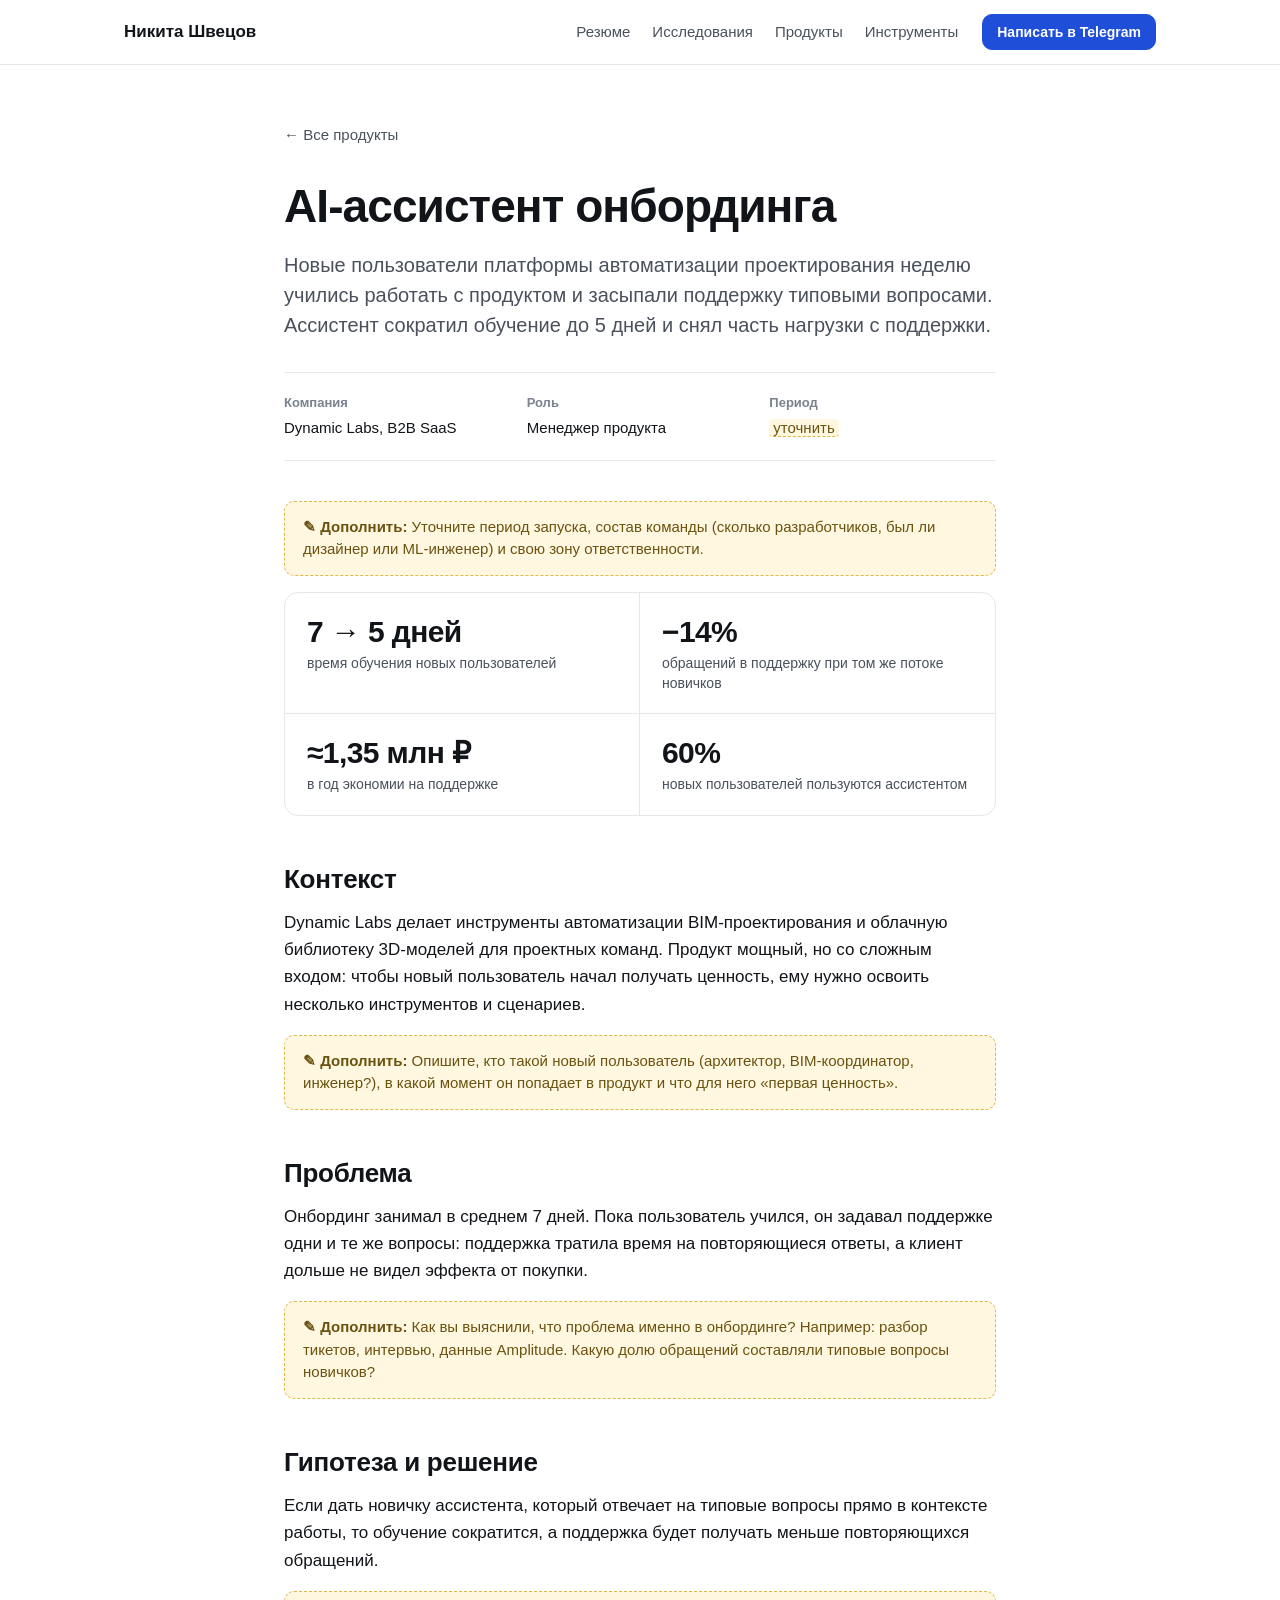
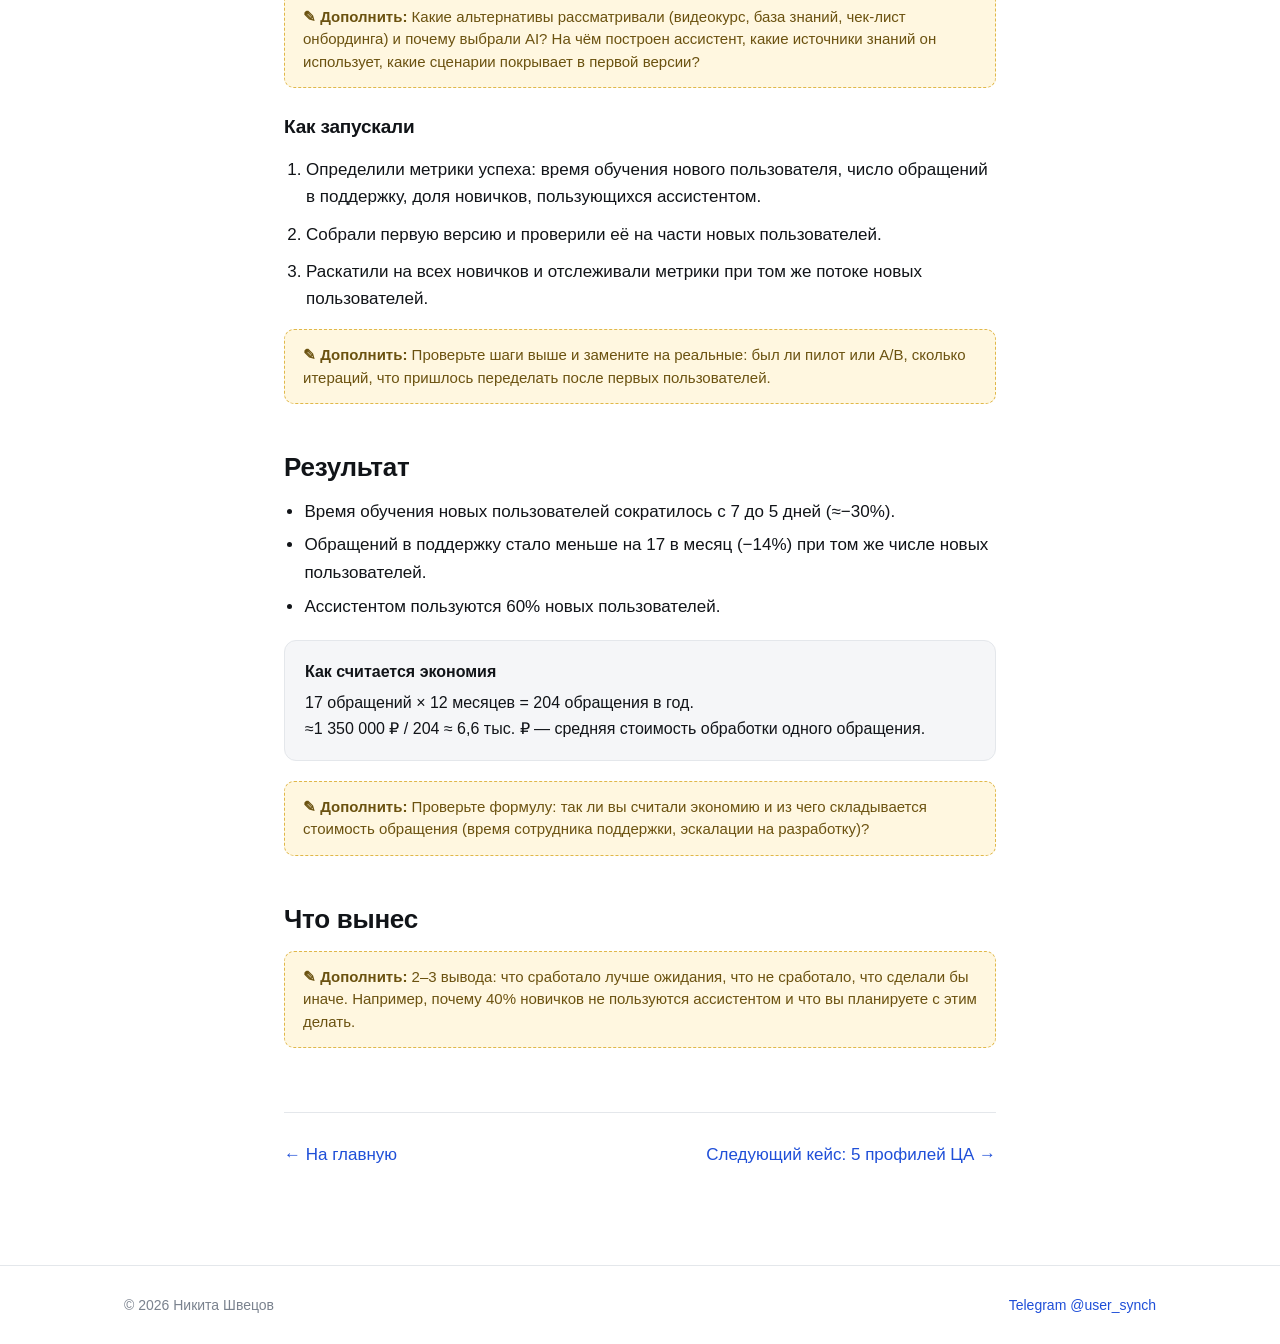
==== cases/ai-onboarding.html @ 392b76cf "Add files via upload" ====
<!doctype html>
<html lang="ru">
<head>
  <meta charset="utf-8">
  <meta name="viewport" content="width=device-width, initial-scale=1">
  <title>AI-ассистент онбординга — кейс Никиты Швецова</title>
  <meta name="description" content="Как AI-ассистент сократил обучение новых пользователей B2B-платформы с 7 до 5 дней и снизил нагрузку на поддержку на 14% (≈1,35 млн ₽ в год).">
  <link rel="canonical" href="https://nikita-shvetsov.github.io/cases/ai-onboarding.html">
  <link rel="icon" href="../assets/favicon.svg" type="image/svg+xml">
  <meta property="og:type" content="article">
  <meta property="og:locale" content="ru_RU">
  <meta property="og:title" content="Кейс: AI-ассистент онбординга в B2B SaaS">
  <meta property="og:description" content="Обучение 7 → 5 дней, −14% обращений в поддержку, ≈1,35 млн ₽ экономии в год.">
  <meta property="og:url" content="https://nikita-shvetsov.github.io/cases/ai-onboarding.html">
  <meta property="og:image" content="https://nikita-shvetsov.github.io/assets/og.jpg">
  <meta name="twitter:card" content="summary_large_image">
  <link rel="stylesheet" href="../assets/style.css">
</head>
<body>

<header class="header">
  <div class="wrap">
    <a class="logo" href="../index.html">Никита Швецов</a>
    <nav class="nav" aria-label="Разделы">
      <a href="../index.html#resume">Резюме</a>
      <a href="../index.html#research">Исследования</a>
      <a href="../index.html#products">Продукты</a>
      <a href="../index.html#tools">Инструменты</a>
    </nav>
    <a class="btn btn-primary btn-sm" href="https://t.me/user_synch" target="_blank" rel="noopener">Написать в Telegram</a>
  </div>
</header>

<main class="case">
  <a class="back" href="../index.html#products">← Все продукты</a>

  <h1>AI-ассистент онбординга</h1>
  <p class="lead">Новые пользователи платформы автоматизации проектирования неделю учились работать с продуктом и засыпали поддержку типовыми вопросами. Ассистент сократил обучение до 5 дней и снял часть нагрузки с поддержки.</p>

  <div class="meta">
    <div><b>Компания</b>Dynamic Labs, B2B SaaS</div>
    <div><b>Роль</b>Менеджер продукта</div>
    <div><b>Период</b><span class="todo-inline">уточнить</span></div>
  </div>
  <span class="todo">Уточните период запуска, состав команды (сколько разработчиков, был ли дизайнер или ML-инженер) и свою зону ответственности.</span>

  <div class="metrics">
    <div class="metric"><b>7 → 5 дней</b><span>время обучения новых пользователей</span></div>
    <div class="metric"><b>−14%</b><span>обращений в поддержку при том же потоке новичков</span></div>
    <div class="metric"><b>≈1,35 млн ₽</b><span>в год экономии на поддержке</span></div>
    <div class="metric"><b>60%</b><span>новых пользователей пользуются ассистентом</span></div>
  </div>

  <h2>Контекст</h2>
  <p>Dynamic Labs делает инструменты автоматизации BIM-проектирования и облачную библиотеку 3D-моделей для проектных команд. Продукт мощный, но со сложным входом: чтобы новый пользователь начал получать ценность, ему нужно освоить несколько инструментов и сценариев.</p>
  <span class="todo">Опишите, кто такой новый пользователь (архитектор, BIM-координатор, инженер?), в какой момент он попадает в продукт и что для него «первая ценность».</span>

  <h2>Проблема</h2>
  <p>Онбординг занимал в среднем 7 дней. Пока пользователь учился, он задавал поддержке одни и те же вопросы: поддержка тратила время на повторяющиеся ответы, а клиент дольше не видел эффекта от покупки.</p>
  <span class="todo">Как вы выяснили, что проблема именно в онбординге? Например: разбор тикетов, интервью, данные Amplitude. Какую долю обращений составляли типовые вопросы новичков?</span>

  <h2>Гипотеза и решение</h2>
  <p>Если дать новичку ассистента, который отвечает на типовые вопросы прямо в контексте работы, то обучение сократится, а поддержка будет получать меньше повторяющихся обращений.</p>
  <span class="todo">Какие альтернативы рассматривали (видеокурс, база знаний, чек-лист онбординга) и почему выбрали AI? На чём построен ассистент, какие источники знаний он использует, какие сценарии покрывает в первой версии?</span>

  <h3>Как запускали</h3>
  <ol>
    <li>Определили метрики успеха: время обучения нового пользователя, число обращений в поддержку, доля новичков, пользующихся ассистентом.</li>
    <li>Собрали первую версию и проверили её на части новых пользователей.</li>
    <li>Раскатили на всех новичков и отслеживали метрики при том же потоке новых пользователей.</li>
  </ol>
  <span class="todo">Проверьте шаги выше и замените на реальные: был ли пилот или A/B, сколько итераций, что пришлось переделать после первых пользователей.</span>

  <h2>Результат</h2>
  <ul>
    <li>Время обучения новых пользователей сократилось с 7 до 5 дней (≈−30%).</li>
    <li>Обращений в поддержку стало меньше на 17 в месяц (−14%) при том же числе новых пользователей.</li>
    <li>Ассистентом пользуются 60% новых пользователей.</li>
  </ul>

  <div class="callout calc">
    <b>Как считается экономия</b>
    17 обращений × 12 месяцев = 204 обращения в год.<br>
    ≈1 350 000 ₽ / 204 ≈ 6,6 тыс. ₽ — средняя стоимость обработки одного обращения.
  </div>
  <span class="todo">Проверьте формулу: так ли вы считали экономию и из чего складывается стоимость обращения (время сотрудника поддержки, эскалации на разработку)?</span>

  <h2>Что вынес</h2>
  <span class="todo">2–3 вывода: что сработало лучше ожидания, что не сработало, что сделали бы иначе. Например, почему 40% новичков не пользуются ассистентом и что вы планируете с этим делать.</span>

  <div class="next">
    <a href="../index.html#products">← На главную</a>
    <a href="personas.html">Следующий кейс: 5 профилей ЦА →</a>
  </div>
</main>

<footer class="footer">
  <div class="wrap">
    <span>© 2026 Никита Швецов</span>
    <a href="https://t.me/user_synch" target="_blank" rel="noopener">Telegram @user_synch</a>
  </div>
</footer>
</body>
</html>
---- assets/style.css ----
/* ===== Токены ===== */
:root {
  --bg: #ffffff;
  --bg-soft: #f5f6f8;
  --text: #111418;
  --text-2: #4a515c;
  --text-3: #7a828e;
  --line: #e4e7eb;
  --accent: #1f4fd8;
  --accent-soft: #eaf0ff;
  --accent-text: #ffffff;
  --todo-bg: #fff7e0;
  --todo-line: #e0b84a;
  --todo-text: #6b5210;
  --radius: 14px;
  --wrap: 1080px;
  --gutter: 24px;
  --font: -apple-system, BlinkMacSystemFont, "Segoe UI", Roboto, "Helvetica Neue", Arial, sans-serif;
  color-scheme: light dark;
}
@media (prefers-color-scheme: dark) {
  :root {
    --bg: #0f1114;
    --bg-soft: #171a1f;
    --text: #eef0f3;
    --text-2: #b3bac4;
    --text-3: #868e99;
    --line: #262a31;
    --accent: #7d9dff;
    --accent-soft: #1a2240;
    --accent-text: #0f1114;
    --todo-bg: #2b2412;
    --todo-line: #8a6d1f;
    --todo-text: #f0d68a;
  }
}

/* ===== База ===== */
*, *::before, *::after { box-sizing: border-box; }
html { scroll-behavior: smooth; scroll-padding-top: 80px; -webkit-text-size-adjust: 100%; }
body {
  margin: 0;
  background: var(--bg);
  color: var(--text);
  font: 400 17px/1.6 var(--font);
  -webkit-font-smoothing: antialiased;
}
img { max-width: 100%; display: block; }
a { color: var(--accent); text-decoration: none; }
a:hover { text-decoration: underline; text-underline-offset: 3px; }
h1, h2, h3, h4 { margin: 0; line-height: 1.2; letter-spacing: -0.01em; }
p { margin: 0 0 1em; }
ul { margin: 0; padding-left: 1.2em; }
li + li { margin-top: .4em; }
.wrap { max-width: var(--wrap); margin: 0 auto; padding: 0 var(--gutter); }
.muted { color: var(--text-2); }
.small { font-size: 14px; color: var(--text-3); }
.skip { position: absolute; left: -999px; }
.skip:focus { left: 16px; top: 16px; z-index: 100; background: var(--bg); padding: 8px 12px; }
:focus-visible { outline: 2px solid var(--accent); outline-offset: 2px; border-radius: 4px; }

/* ===== Шапка ===== */
.header {
  position: sticky; top: 0; z-index: 10;
  background: color-mix(in srgb, var(--bg) 88%, transparent);
  backdrop-filter: saturate(180%) blur(12px);
  -webkit-backdrop-filter: saturate(180%) blur(12px);
  border-bottom: 1px solid var(--line);
}
.header .wrap { display: flex; align-items: center; gap: 24px; height: 64px; }
.logo { font-weight: 700; color: var(--text); white-space: nowrap; }
.logo:hover { text-decoration: none; }
.nav { display: flex; gap: 22px; margin-left: auto; font-size: 15px; }
.nav a { color: var(--text-2); }
.nav a:hover { color: var(--text); text-decoration: none; }

/* ===== Кнопки ===== */
.btn {
  display: inline-flex; align-items: center; justify-content: center; gap: 8px;
  height: 44px; padding: 0 20px; border-radius: 10px;
  font: 600 15px/1 var(--font); white-space: nowrap;
  border: 1px solid var(--line); color: var(--text); background: var(--bg);
  transition: border-color .15s, background .15s;
}
.btn:hover { text-decoration: none; border-color: var(--text-3); }
.btn-primary { background: var(--accent); border-color: var(--accent); color: var(--accent-text); }
.btn-primary:hover { border-color: var(--accent); filter: brightness(1.08); }
.btn-sm { height: 36px; padding: 0 14px; font-size: 14px; }
.btns { display: flex; flex-wrap: wrap; gap: 10px; }

/* ===== Первый экран ===== */
.hero { padding: 72px 0 56px; }
.hero-grid { display: grid; grid-template-columns: 1fr 240px; gap: 56px; align-items: start; }
.eyebrow { font-size: 14px; font-weight: 600; letter-spacing: .06em; text-transform: uppercase; color: var(--accent); margin-bottom: 16px; }
.hero h1 { font-size: clamp(36px, 5.2vw, 56px); font-weight: 750; letter-spacing: -0.025em; margin-bottom: 12px; }
.hero .role { font-size: 20px; color: var(--text-2); margin-bottom: 24px; }
.hero .lead { font-size: 20px; line-height: 1.5; max-width: 640px; margin-bottom: 32px; }
.photo { border-radius: var(--radius); aspect-ratio: 4 / 5; object-fit: cover; width: 100%; height: auto; background: var(--bg-soft); }
.status { display: inline-flex; align-items: center; gap: 8px; font-size: 14px; color: var(--text-2); margin-top: 20px; }
.status::before { content: ""; width: 8px; height: 8px; border-radius: 50%; background: #22a55a; }

/* ===== Метрики ===== */
.metrics { display: grid; grid-template-columns: repeat(4, 1fr); border: 1px solid var(--line); border-radius: var(--radius); overflow: hidden; }
.metric { padding: 22px 22px 20px; border-right: 1px solid var(--line); }
.metric:last-child { border-right: 0; }
.metric b { display: block; font-size: 30px; line-height: 1.1; font-weight: 700; letter-spacing: -0.02em; margin-bottom: 6px; font-variant-numeric: tabular-nums; }
.metric span { font-size: 14px; line-height: 1.4; color: var(--text-2); display: block; }

/* ===== Секции ===== */
.section { padding: 88px 0 0; }
.section:last-of-type { padding-bottom: 96px; }
.section-head { display: grid; grid-template-columns: 240px 1fr; gap: 56px; margin-bottom: 36px; }
.section-head .num { font-size: 14px; color: var(--text-3); font-variant-numeric: tabular-nums; padding-top: 10px; }
.section-head h2 { font-size: clamp(28px, 3.4vw, 38px); font-weight: 700; margin-bottom: 10px; }
.section-head p { color: var(--text-2); max-width: 620px; margin: 0; }
.section-body { margin-left: 296px; }

/* ===== Резюме / опыт ===== */
.about { font-size: 18px; max-width: 720px; }
.job { display: grid; grid-template-columns: 240px 1fr; gap: 56px; padding: 32px 0; border-top: 1px solid var(--line); }
.job-when { font-size: 15px; color: var(--text-3); font-variant-numeric: tabular-nums; }
.job-when strong { display: block; color: var(--text); font-size: 17px; margin-bottom: 4px; }
.job h3 { font-size: 21px; margin-bottom: 6px; }
.job .company-desc { color: var(--text-2); font-size: 15px; margin-bottom: 18px; }
.job h4 { font-size: 13px; font-weight: 600; letter-spacing: .06em; text-transform: uppercase; color: var(--text-3); margin: 20px 0 10px; }
.job ul { color: var(--text); }
.job li::marker { color: var(--text-3); }
.facts { display: grid; grid-template-columns: repeat(3, 1fr); gap: 24px; padding: 32px 0 0; border-top: 1px solid var(--line); }
.facts h4 { font-size: 13px; font-weight: 600; letter-spacing: .06em; text-transform: uppercase; color: var(--text-3); margin-bottom: 10px; }
.facts p { font-size: 15px; margin: 0 0 10px; }

/* ===== Карточки ===== */
.cards { display: grid; grid-template-columns: repeat(2, 1fr); gap: 16px; }
.card {
  display: flex; flex-direction: column; gap: 12px;
  padding: 26px; border: 1px solid var(--line); border-radius: var(--radius);
  background: var(--bg); color: var(--text);
}
a.card { transition: border-color .15s, transform .15s; }
a.card:hover { text-decoration: none; border-color: var(--accent); transform: translateY(-2px); }
.card .tag { font-size: 13px; color: var(--text-3); }
.card h3 { font-size: 20px; }
.card p { color: var(--text-2); font-size: 15px; margin: 0; }
.card .result { margin-top: auto; padding-top: 14px; border-top: 1px solid var(--line); font-size: 15px; }
.card .result b { color: var(--accent); }
.card .more { font-size: 15px; font-weight: 600; color: var(--accent); }
.card-wide { grid-column: 1 / -1; }
.flow { display: grid; grid-template-columns: repeat(4, 1fr); gap: 0; margin: 4px 0 0; font-size: 14px; }
.flow div { padding: 10px 12px; border: 1px solid var(--line); margin-left: -1px; }
.flow div:first-child { margin-left: 0; border-radius: 10px 0 0 10px; }
.flow div:last-child { border-radius: 0 10px 10px 0; }
.flow b { display: block; font-size: 13px; color: var(--text-3); font-weight: 600; margin-bottom: 2px; }
.funnel { display: flex; flex-direction: column; gap: 8px; margin-top: 4px; }
.funnel-row { display: grid; grid-template-columns: 110px 1fr; align-items: center; gap: 12px; font-size: 14px; color: var(--text-2); }
.funnel-bar { height: 28px; border-radius: 6px; background: var(--accent-soft); position: relative; }
.funnel-bar i { position: absolute; inset: 0 auto 0 0; border-radius: 6px; background: var(--accent); }
.funnel-bar span { position: absolute; left: 10px; top: 50%; transform: translateY(-50%); font-weight: 700; color: var(--accent-text); font-size: 14px; font-variant-numeric: tabular-nums; }

/* ===== Инструменты ===== */
.tools { display: grid; grid-template-columns: repeat(2, 1fr); gap: 0 56px; }
.tool { padding: 24px 0; border-top: 1px solid var(--line); }
.tool h3 { font-size: 18px; margin-bottom: 10px; }
.chips { display: flex; flex-wrap: wrap; gap: 6px; margin-bottom: 12px; }
.chip { font-size: 13px; padding: 4px 10px; border-radius: 999px; background: var(--bg-soft); border: 1px solid var(--line); color: var(--text); }
.tool p { font-size: 15px; color: var(--text-2); margin: 0; }

/* ===== Контакты ===== */
.contact { border-radius: calc(var(--radius) + 4px); background: var(--bg-soft); border: 1px solid var(--line); padding: 48px; display: grid; grid-template-columns: 1fr auto; gap: 32px; align-items: center; }
.contact h2 { font-size: clamp(26px, 3vw, 34px); margin-bottom: 10px; }
.contact p { color: var(--text-2); margin: 0; max-width: 520px; }
.contact .links { display: flex; flex-direction: column; gap: 10px; min-width: 260px; }
.contact .btn { width: 100%; }

.footer { border-top: 1px solid var(--line); padding: 28px 0; font-size: 14px; color: var(--text-3); }
.footer .wrap { display: flex; justify-content: space-between; gap: 16px; flex-wrap: wrap; }

/* ===== Страница кейса ===== */
.case { max-width: 760px; margin: 0 auto; padding: 56px var(--gutter) 96px; }
.back { display: inline-block; font-size: 15px; color: var(--text-2); margin-bottom: 32px; }
.case h1 { font-size: clamp(32px, 4.6vw, 46px); font-weight: 750; letter-spacing: -0.02em; margin-bottom: 16px; }
.case .lead { font-size: 20px; line-height: 1.5; color: var(--text-2); margin-bottom: 32px; }
.meta { display: grid; grid-template-columns: repeat(3, 1fr); gap: 16px; padding: 20px 0; border-top: 1px solid var(--line); border-bottom: 1px solid var(--line); margin-bottom: 40px; font-size: 15px; }
.meta b { display: block; font-size: 13px; color: var(--text-3); font-weight: 600; margin-bottom: 2px; }
.case .metrics { margin-bottom: 48px; grid-template-columns: repeat(2, 1fr); }
.case .metric:nth-child(2) { border-right: 0; }
.case .metric:nth-child(-n+2) { border-bottom: 1px solid var(--line); }
.case h2 { font-size: 26px; margin: 48px 0 14px; }
.case h3 { font-size: 19px; margin: 28px 0 10px; }
.case p, .case li { font-size: 17px; }
.case ol { padding-left: 1.3em; }
.case ol li + li { margin-top: .6em; }
.callout { padding: 18px 20px; border-radius: 12px; background: var(--bg-soft); border: 1px solid var(--line); margin: 20px 0; font-size: 16px; }
.callout b { display: block; margin-bottom: 6px; }
.calc { font-variant-numeric: tabular-nums; }
.todo {
  display: block; margin: 16px 0; padding: 14px 16px 14px 18px;
  border: 1px dashed var(--todo-line); border-radius: 10px;
  background: var(--todo-bg); color: var(--todo-text); font-size: 15px; line-height: 1.5;
}
.todo::before { content: "✎ Дополнить: "; font-weight: 700; }
.todo-inline { background: var(--todo-bg); color: var(--todo-text); border-bottom: 1px dashed var(--todo-line); padding: 0 4px; border-radius: 4px; }
.next { margin-top: 64px; padding-top: 28px; border-top: 1px solid var(--line); display: flex; justify-content: space-between; gap: 16px; flex-wrap: wrap; }

/* ===== Адаптив ===== */
@media (max-width: 960px) {
  .section-head, .job { grid-template-columns: 1fr; gap: 8px; }
  .section-head .num { padding-top: 0; }
  .section-body { margin-left: 0; }
  .metrics { grid-template-columns: repeat(2, 1fr); }
  .metric:nth-child(2) { border-right: 0; }
  .metric:nth-child(-n+2) { border-bottom: 1px solid var(--line); }
  .facts { grid-template-columns: 1fr 1fr; }
}
@media (max-width: 760px) {
  :root { --gutter: 16px; }
  body { font-size: 16px; }
  .nav { display: none; }
  .header .wrap { justify-content: space-between; }
  .hero { padding: 40px 0 40px; }
  .hero-grid { grid-template-columns: 1fr; gap: 28px; }
  .hero-grid .photo-col { order: -1; }
  .photo { width: 120px; aspect-ratio: 1; border-radius: 50%; object-position: 50% 15%; }
  .hero .role, .hero .lead { font-size: 18px; }
  .metric { padding: 16px; }
  .metric b { font-size: 24px; }
  .section { padding-top: 64px; }
  .cards, .tools { grid-template-columns: 1fr; }
  .flow { grid-template-columns: 1fr 1fr; }
  .flow div { margin: -1px 0 0 -1px; border-radius: 0 !important; }
  .facts { grid-template-columns: 1fr; }
  .contact { grid-template-columns: 1fr; padding: 28px 20px; }
  .contact .links { min-width: 0; }
  .meta { grid-template-columns: 1fr 1fr; }
  .case { padding-top: 32px; }
  .btns .btn { flex: 1 1 auto; }
}
@media (prefers-reduced-motion: reduce) {
  html { scroll-behavior: auto; }
  a.card { transition: none; }
  a.card:hover { transform: none; }
}
@media print {
  .header, .contact .links, .footer { display: none; }
}
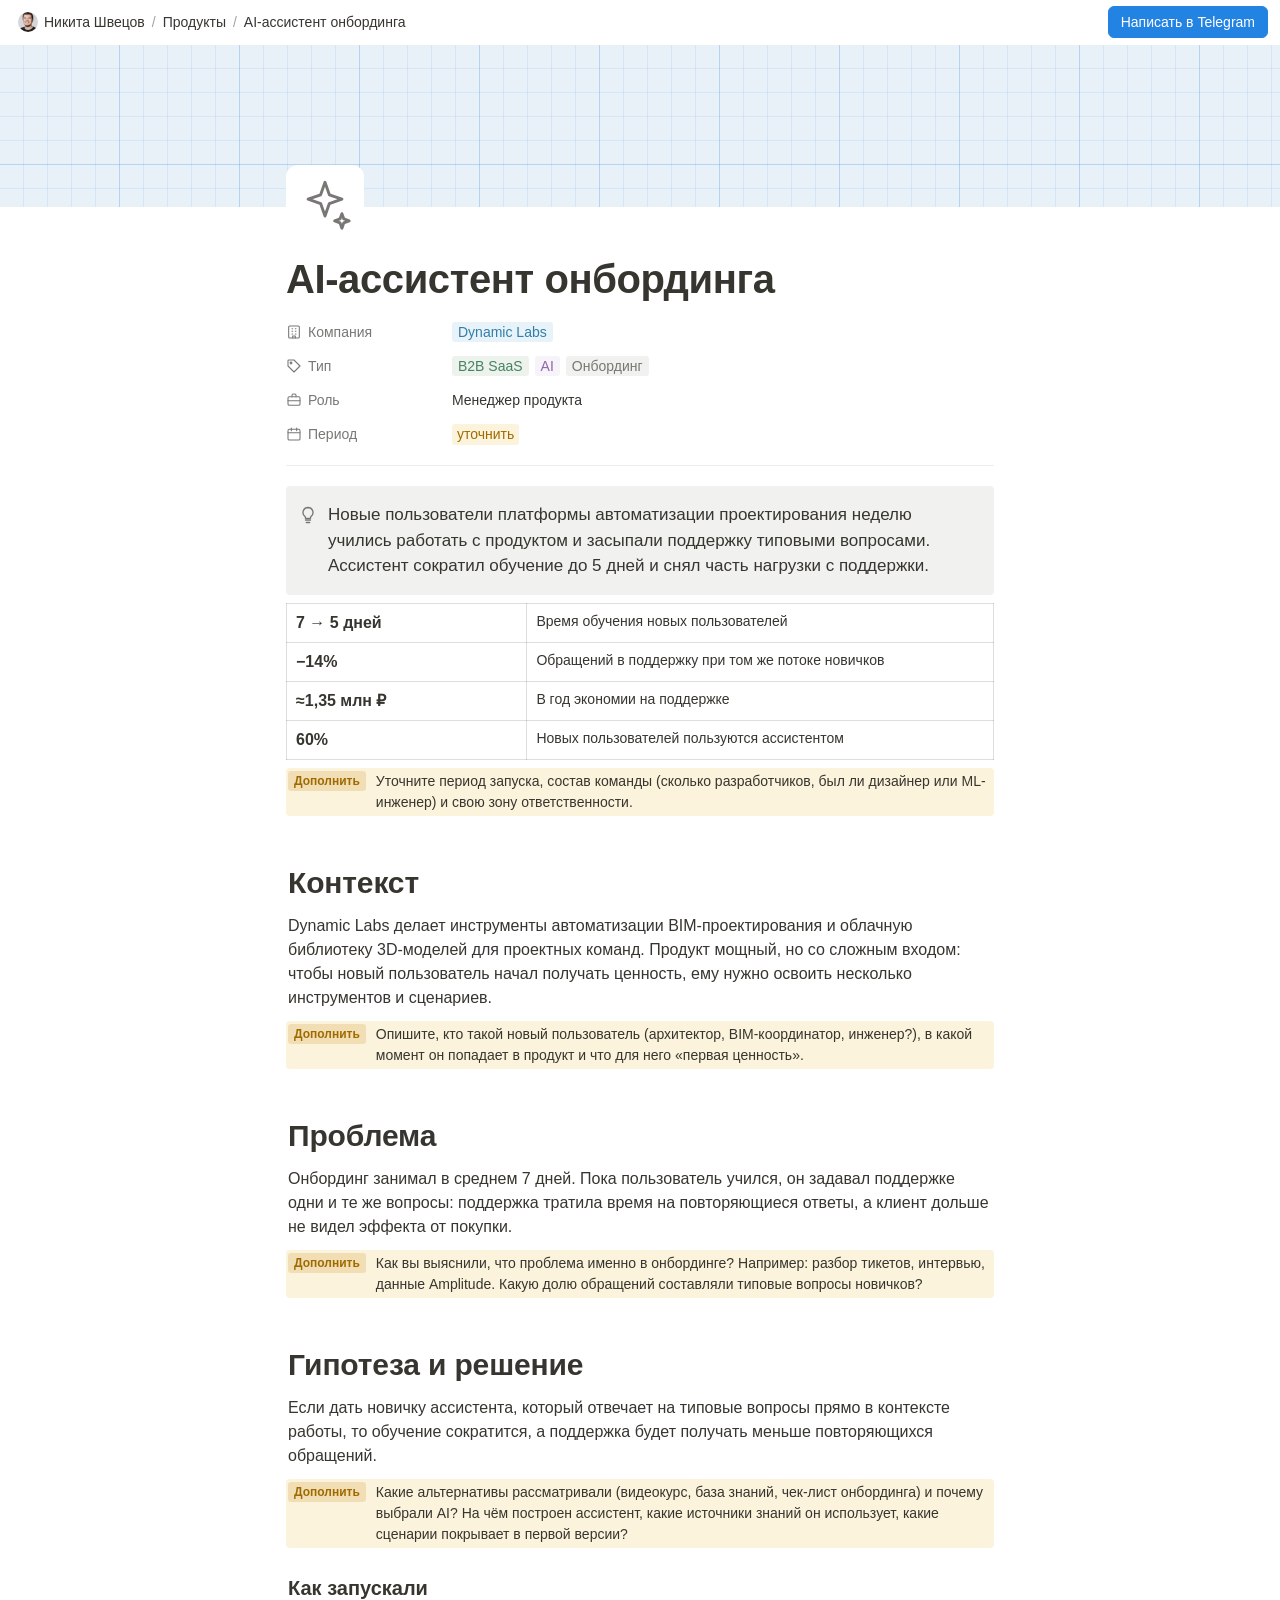
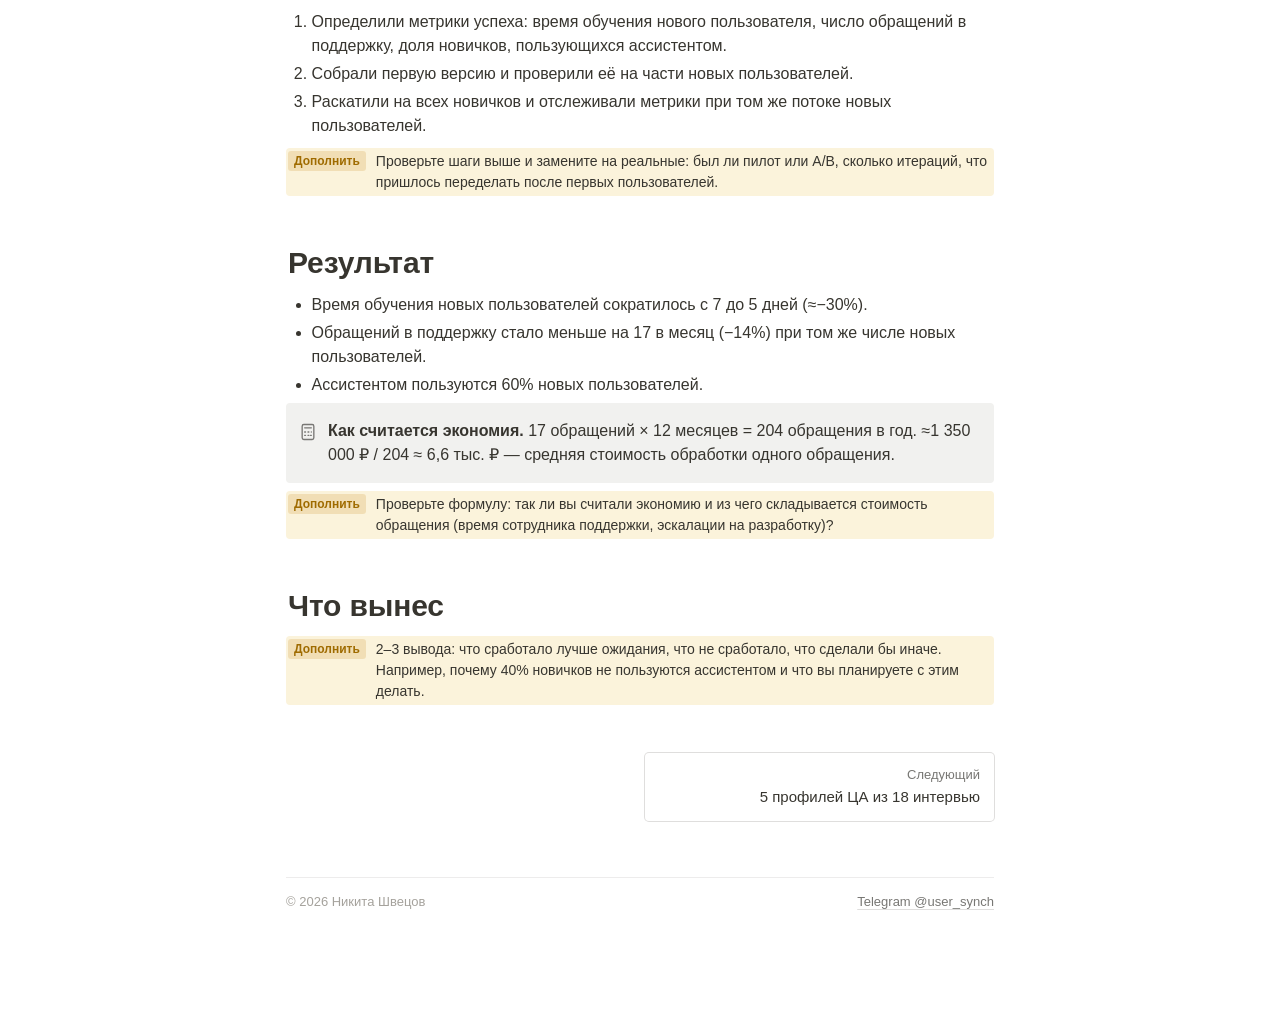
==== commit e087a928: "Redesign site in Notion-style page layout Co-Authored-By: Claude Opus 5.5 <noreply@anthropic.com> Cl" ====
--- a/cases/ai-onboarding.html
+++ b/cases/ai-onboarding.html
@@ -5,100 +5,129 @@
   <meta name="viewport" content="width=device-width, initial-scale=1">
   <title>AI-ассистент онбординга — кейс Никиты Швецова</title>
   <meta name="description" content="Как AI-ассистент сократил обучение новых пользователей B2B-платформы с 7 до 5 дней и снизил нагрузку на поддержку на 14% (≈1,35 млн ₽ в год).">
-  <link rel="canonical" href="https://nikita-shvetsov.github.io/cases/ai-onboarding.html">
+  <link rel="canonical" href="https://nikita-shvet.github.io/cases/ai-onboarding.html">
   <link rel="icon" href="../assets/favicon.svg" type="image/svg+xml">
+  <meta name="theme-color" content="#ffffff" media="(prefers-color-scheme: light)">
+  <meta name="theme-color" content="#191919" media="(prefers-color-scheme: dark)">
   <meta property="og:type" content="article">
   <meta property="og:locale" content="ru_RU">
   <meta property="og:title" content="Кейс: AI-ассистент онбординга в B2B SaaS">
-  <meta property="og:description" content="Обучение 7 → 5 дней, −14% обращений в поддержку, ≈1,35 млн ₽ экономии в год.">
-  <meta property="og:url" content="https://nikita-shvetsov.github.io/cases/ai-onboarding.html">
-  <meta property="og:image" content="https://nikita-shvetsov.github.io/assets/og.jpg">
+  <meta property="og:description" content="Как AI-ассистент сократил обучение новых пользователей B2B-платформы с 7 до 5 дней и снизил нагрузку на поддержку на 14% (≈1,35 млн ₽ в год).">
+  <meta property="og:url" content="https://nikita-shvet.github.io/cases/ai-onboarding.html">
+  <meta property="og:image" content="https://nikita-shvet.github.io/assets/og.jpg">
   <meta name="twitter:card" content="summary_large_image">
   <link rel="stylesheet" href="../assets/style.css">
 </head>
 <body>
+<svg width="0" height="0" style="position:absolute" aria-hidden="true">
+  <symbol id="i-building" viewBox="0 0 24 24"><rect x="4" y="3" width="16" height="18" rx="1.5"/><path d="M9 7h1M14 7h1M9 11h1M14 11h1M9 15h1M14 15h1M10 21v-3h4v3"/></symbol>
+  <symbol id="i-briefcase" viewBox="0 0 24 24"><rect x="3" y="7" width="18" height="13" rx="2"/><path d="M9 7V5a2 2 0 0 1 2-2h2a2 2 0 0 1 2 2v2M3 13h18"/></symbol>
+  <symbol id="i-calendar" viewBox="0 0 24 24"><rect x="3" y="5" width="18" height="16" rx="2"/><path d="M3 10h18M8 3v4M16 3v4"/></symbol>
+  <symbol id="i-tag" viewBox="0 0 24 24"><path d="M3 12V4a1 1 0 0 1 1-1h8l9 9-9 9z"/><circle cx="7.5" cy="7.5" r="1.3"/></symbol>
+  <symbol id="i-bulb" viewBox="0 0 24 24"><path d="M9 18h6M10 21h4M12 3a6 6 0 0 0-3.8 10.6c.6.6.8 1.3.8 2.4h6c0-1.1.2-1.8.8-2.4A6 6 0 0 0 12 3z"/></symbol>
+  <symbol id="i-calc" viewBox="0 0 24 24"><rect x="5" y="3" width="14" height="18" rx="2"/><path d="M8 7h8M8 12h1M12 12h1M16 12h0M8 16h1M12 16h1M15 16h1"/></symbol>
+  <symbol id="i-spark" viewBox="0 0 24 24"><path d="M12 3l1.8 5.2L19 10l-5.2 1.8L12 17l-1.8-5.2L5 10l5.2-1.8zM19 16l.8 2.2L22 19l-2.2.8L19 22l-.8-2.2L16 19l2.2-.8z"/></symbol>
+  <symbol id="i-users" viewBox="0 0 24 24"><circle cx="9" cy="8" r="3.5"/><path d="M2.5 20a6.5 6.5 0 0 1 13 0M16 4.6a3.5 3.5 0 0 1 0 6.8M18 14.2a6.5 6.5 0 0 1 3.5 5.8"/></symbol>
+  <symbol id="i-layers" viewBox="0 0 24 24"><path d="M12 3l9 5-9 5-9-5zM3 13l9 5 9-5M3 17.5l9 5 9-5"/></symbol>
+</svg>
 
-<header class="header">
-  <div class="wrap">
-    <a class="logo" href="../index.html">Никита Швецов</a>
-    <nav class="nav" aria-label="Разделы">
-      <a href="../index.html#resume">Резюме</a>
-      <a href="../index.html#research">Исследования</a>
-      <a href="../index.html#products">Продукты</a>
-      <a href="../index.html#tools">Инструменты</a>
-    </nav>
-    <a class="btn btn-primary btn-sm" href="https://t.me/user_synch" target="_blank" rel="noopener">Написать в Telegram</a>
+<a class="skip" href="#content">К содержанию</a>
+
+<header class="topbar" id="topbar">
+  <nav class="crumbs" aria-label="Навигация">
+    <a href="../index.html"><img src="../assets/photo.jpg" alt="">Никита Швецов</a>
+    <span class="sep hide-sm">/</span>
+    <a class="hide-sm" href="../index.html#products">Продукты</a>
+    <span class="sep hide-sm">/</span>
+    <span class="hide-sm" aria-current="page">AI-ассистент онбординга</span>
+  </nav>
+  <div class="actions">
+    <a class="btn btn-primary" href="https://t.me/user_synch" target="_blank" rel="noopener">Написать в Telegram</a>
   </div>
 </header>
 
-<main class="case">
-  <a class="back" href="../index.html#products">← Все продукты</a>
+<div class="cover cover-sm" role="presentation"></div>
 
-  <h1>AI-ассистент онбординга</h1>
-  <p class="lead">Новые пользователи платформы автоматизации проектирования неделю учились работать с продуктом и засыпали поддержку типовыми вопросами. Ассистент сократил обучение до 5 дней и снял часть нагрузки с поддержки.</p>
+<main class="page" id="content">
+  <div class="page-emoji"><svg class="icon"><use href="#i-spark"/></svg></div>
+  <h1 class="title">AI-ассистент онбординга</h1>
 
-  <div class="meta">
-    <div><b>Компания</b>Dynamic Labs, B2B SaaS</div>
-    <div><b>Роль</b>Менеджер продукта</div>
-    <div><b>Период</b><span class="todo-inline">уточнить</span></div>
-  </div>
-  <span class="todo">Уточните период запуска, состав команды (сколько разработчиков, был ли дизайнер или ML-инженер) и свою зону ответственности.</span>
+  <section class="props" aria-label="О кейсе">
+    <div class="prop"><div class="prop-key"><svg class="icon"><use href="#i-building"/></svg>Компания</div><div class="prop-val"><span class="tag blue">Dynamic Labs</span></div></div>
+    <div class="prop"><div class="prop-key"><svg class="icon"><use href="#i-tag"/></svg>Тип</div><div class="prop-val"><span class="tag green">B2B SaaS</span><span class="tag purple">AI</span><span class="tag">Онбординг</span></div></div>
+    <div class="prop"><div class="prop-key"><svg class="icon"><use href="#i-briefcase"/></svg>Роль</div><div class="prop-val">Менеджер продукта</div></div>
+    <div class="prop"><div class="prop-key"><svg class="icon"><use href="#i-calendar"/></svg>Период</div><div class="prop-val"><span class="todo-inline">уточнить</span></div></div>
+  </section>
 
-  <div class="metrics">
-    <div class="metric"><b>7 → 5 дней</b><span>время обучения новых пользователей</span></div>
-    <div class="metric"><b>−14%</b><span>обращений в поддержку при том же потоке новичков</span></div>
-    <div class="metric"><b>≈1,35 млн ₽</b><span>в год экономии на поддержке</span></div>
-    <div class="metric"><b>60%</b><span>новых пользователей пользуются ассистентом</span></div>
+  <div class="blocks">
+    <div class="callout lead">
+      <svg class="icon"><use href="#i-bulb"/></svg>
+      <p>Новые пользователи платформы автоматизации проектирования неделю учились работать с продуктом и засыпали поддержку типовыми вопросами. Ассистент сократил обучение до 5 дней и снял часть нагрузки с поддержки.</p>
+    </div>
+
+    <table class="simple-table">
+    <tr><td>7 → 5 дней</td><td>Время обучения новых пользователей</td></tr>
+    <tr><td>−14%</td><td>Обращений в поддержку при том же потоке новичков</td></tr>
+    <tr><td>≈1,35 млн ₽</td><td>В год экономии на поддержке</td></tr>
+    <tr><td>60%</td><td>Новых пользователей пользуются ассистентом</td></tr>
+    </table>
+
+    <p class="todo">Уточните период запуска, состав команды (сколько разработчиков, был ли дизайнер или ML-инженер) и свою зону ответственности.</p>
+
+    <h2>Контекст</h2>
+    <p>Dynamic Labs делает инструменты автоматизации BIM-проектирования и облачную библиотеку 3D-моделей для проектных команд. Продукт мощный, но со сложным входом: чтобы новый пользователь начал получать ценность, ему нужно освоить несколько инструментов и сценариев.</p>
+    <p class="todo">Опишите, кто такой новый пользователь (архитектор, BIM-координатор, инженер?), в какой момент он попадает в продукт и что для него «первая ценность».</p>
+
+    <h2>Проблема</h2>
+    <p>Онбординг занимал в среднем 7 дней. Пока пользователь учился, он задавал поддержке одни и те же вопросы: поддержка тратила время на повторяющиеся ответы, а клиент дольше не видел эффекта от покупки.</p>
+    <p class="todo">Как вы выяснили, что проблема именно в онбординге? Например: разбор тикетов, интервью, данные Amplitude. Какую долю обращений составляли типовые вопросы новичков?</p>
+
+    <h2>Гипотеза и решение</h2>
+    <p>Если дать новичку ассистента, который отвечает на типовые вопросы прямо в контексте работы, то обучение сократится, а поддержка будет получать меньше повторяющихся обращений.</p>
+    <p class="todo">Какие альтернативы рассматривали (видеокурс, база знаний, чек-лист онбординга) и почему выбрали AI? На чём построен ассистент, какие источники знаний он использует, какие сценарии покрывает в первой версии?</p>
+
+    <h3>Как запускали</h3>
+    <ol>
+      <li>Определили метрики успеха: время обучения нового пользователя, число обращений в поддержку, доля новичков, пользующихся ассистентом.</li>
+      <li>Собрали первую версию и проверили её на части новых пользователей.</li>
+      <li>Раскатили на всех новичков и отслеживали метрики при том же потоке новых пользователей.</li>
+    </ol>
+    <p class="todo">Проверьте шаги выше и замените на реальные: был ли пилот или A/B, сколько итераций, что пришлось переделать после первых пользователей.</p>
+
+    <h2>Результат</h2>
+    <ul>
+      <li>Время обучения новых пользователей сократилось с 7 до 5 дней (≈−30%).</li>
+      <li>Обращений в поддержку стало меньше на 17 в месяц (−14%) при том же числе новых пользователей.</li>
+      <li>Ассистентом пользуются 60% новых пользователей.</li>
+    </ul>
+    <div class="callout calc">
+      <svg class="icon"><use href="#i-calc"/></svg>
+      <p><b>Как считается экономия.</b> 17 обращений × 12 месяцев = 204 обращения в год. ≈1 350 000 ₽ / 204 ≈ 6,6 тыс. ₽ — средняя стоимость обработки одного обращения.</p>
+    </div>
+    <p class="todo">Проверьте формулу: так ли вы считали экономию и из чего складывается стоимость обращения (время сотрудника поддержки, эскалации на разработку)?</p>
+
+    <h2>Что вынес</h2>
+    <p class="todo">2–3 вывода: что сработало лучше ожидания, что не сработало, что сделали бы иначе. Например, почему 40% новичков не пользуются ассистентом и что вы планируете с этим делать.</p>
   </div>
 
-  <h2>Контекст</h2>
-  <p>Dynamic Labs делает инструменты автоматизации BIM-проектирования и облачную библиотеку 3D-моделей для проектных команд. Продукт мощный, но со сложным входом: чтобы новый пользователь начал получать ценность, ему нужно освоить несколько инструментов и сценариев.</p>
-  <span class="todo">Опишите, кто такой новый пользователь (архитектор, BIM-координатор, инженер?), в какой момент он попадает в продукт и что для него «первая ценность».</span>
+  <nav class="pager" aria-label="Другие кейсы">
+    <span></span>
+    <a class="next" href="personas.html"><small>Следующий</small><b>5 профилей ЦА из 18 интервью</b></a>
+  </nav>
 
-  <h2>Проблема</h2>
-  <p>Онбординг занимал в среднем 7 дней. Пока пользователь учился, он задавал поддержке одни и те же вопросы: поддержка тратила время на повторяющиеся ответы, а клиент дольше не видел эффекта от покупки.</p>
-  <span class="todo">Как вы выяснили, что проблема именно в онбординге? Например: разбор тикетов, интервью, данные Amplitude. Какую долю обращений составляли типовые вопросы новичков?</span>
-
-  <h2>Гипотеза и решение</h2>
-  <p>Если дать новичку ассистента, который отвечает на типовые вопросы прямо в контексте работы, то обучение сократится, а поддержка будет получать меньше повторяющихся обращений.</p>
-  <span class="todo">Какие альтернативы рассматривали (видеокурс, база знаний, чек-лист онбординга) и почему выбрали AI? На чём построен ассистент, какие источники знаний он использует, какие сценарии покрывает в первой версии?</span>
-
-  <h3>Как запускали</h3>
-  <ol>
-    <li>Определили метрики успеха: время обучения нового пользователя, число обращений в поддержку, доля новичков, пользующихся ассистентом.</li>
-    <li>Собрали первую версию и проверили её на части новых пользователей.</li>
-    <li>Раскатили на всех новичков и отслеживали метрики при том же потоке новых пользователей.</li>
-  </ol>
-  <span class="todo">Проверьте шаги выше и замените на реальные: был ли пилот или A/B, сколько итераций, что пришлось переделать после первых пользователей.</span>
-
-  <h2>Результат</h2>
-  <ul>
-    <li>Время обучения новых пользователей сократилось с 7 до 5 дней (≈−30%).</li>
-    <li>Обращений в поддержку стало меньше на 17 в месяц (−14%) при том же числе новых пользователей.</li>
-    <li>Ассистентом пользуются 60% новых пользователей.</li>
-  </ul>
-
-  <div class="callout calc">
-    <b>Как считается экономия</b>
-    17 обращений × 12 месяцев = 204 обращения в год.<br>
-    ≈1 350 000 ₽ / 204 ≈ 6,6 тыс. ₽ — средняя стоимость обработки одного обращения.
-  </div>
-  <span class="todo">Проверьте формулу: так ли вы считали экономию и из чего складывается стоимость обращения (время сотрудника поддержки, эскалации на разработку)?</span>
-
-  <h2>Что вынес</h2>
-  <span class="todo">2–3 вывода: что сработало лучше ожидания, что не сработало, что сделали бы иначе. Например, почему 40% новичков не пользуются ассистентом и что вы планируете с этим делать.</span>
-
-  <div class="next">
-    <a href="../index.html#products">← На главную</a>
-    <a href="personas.html">Следующий кейс: 5 профилей ЦА →</a>
-  </div>
+  <footer class="footer">
+    <span>© 2026 Никита Швецов</span>
+    <a href="https://t.me/user_synch" target="_blank" rel="noopener">Telegram @user_synch</a>
+  </footer>
 </main>
 
-<footer class="footer">
-  <div class="wrap">
-    <span>© 2026 Никита Швецов</span>
-    <a href="https://t.me/user_synch" target="_blank" rel="noopener">Telegram @user_synch</a>
-  </div>
-</footer>
+<script>
+  (function () {
+    var bar = document.getElementById('topbar');
+    function onScroll() { bar.classList.toggle('scrolled', window.scrollY > 4); }
+    window.addEventListener('scroll', onScroll, { passive: true });
+    onScroll();
+  })();
+</script>
 </body>
 </html>
--- a/assets/style.css
+++ b/assets/style.css
@@ -1,244 +1,354 @@
-/* ===== Токены ===== */
+/* =========================================================
+   Сайт как Notion-страница: обложка, иконка, свойства,
+   выноски, переключатели, таблицы и галерея.
+   ========================================================= */
+
 :root {
+  --text: #37352f;
+  --text-2: #787774;
+  --text-3: #a5a29c;
   --bg: #ffffff;
-  --bg-soft: #f5f6f8;
-  --text: #111418;
-  --text-2: #4a515c;
-  --text-3: #7a828e;
-  --line: #e4e7eb;
-  --accent: #1f4fd8;
-  --accent-soft: #eaf0ff;
-  --accent-text: #ffffff;
-  --todo-bg: #fff7e0;
-  --todo-line: #e0b84a;
-  --todo-text: #6b5210;
-  --radius: 14px;
-  --wrap: 1080px;
-  --gutter: 24px;
-  --font: -apple-system, BlinkMacSystemFont, "Segoe UI", Roboto, "Helvetica Neue", Arial, sans-serif;
+  --bg-soft: #f7f6f3;
+  --bg-callout: #f1f1ef;
+  --hover: rgba(55, 53, 47, .06);
+  --line: rgba(55, 53, 47, .09);
+  --line-strong: rgba(55, 53, 47, .16);
+  --blue: #2383e2;
+  --blue-hover: #0077d4;
+  --link: #37352f;
+
+  /* Цвета тегов Notion */
+  --tag-gray-bg: #f1f1ef;   --tag-gray: #787774;
+  --tag-blue-bg: #e7f3f8;   --tag-blue: #337ea9;
+  --tag-green-bg: #edf3ec;  --tag-green: #448361;
+  --tag-yellow-bg: #fbf3db; --tag-yellow: #9f6b00;
+  --tag-purple-bg: #f6f3f9; --tag-purple: #9065b0;
+  --tag-orange-bg: #fbecdd; --tag-orange: #c4620b;
+
+  /* Обложка: чертёжная сетка */
+  --cover-bg: #e9f1f8;
+  --cover-line: rgba(35, 131, 226, .10);
+  --cover-line-strong: rgba(35, 131, 226, .18);
+
+  --page: 708px;
+  --gutter: 96px;
+  --radius: 4px;
+  --font: ui-sans-serif, -apple-system, BlinkMacSystemFont, "Segoe UI", "Helvetica Neue", Helvetica, Arial, sans-serif;
   color-scheme: light dark;
 }
+
 @media (prefers-color-scheme: dark) {
   :root {
-    --bg: #0f1114;
-    --bg-soft: #171a1f;
-    --text: #eef0f3;
-    --text-2: #b3bac4;
-    --text-3: #868e99;
-    --line: #262a31;
-    --accent: #7d9dff;
-    --accent-soft: #1a2240;
-    --accent-text: #0f1114;
-    --todo-bg: #2b2412;
-    --todo-line: #8a6d1f;
-    --todo-text: #f0d68a;
+    --text: rgba(255, 255, 255, .86);
+    --text-2: #9b9b9b;
+    --text-3: #6f6f6f;
+    --bg: #191919;
+    --bg-soft: #202020;
+    --bg-callout: #252525;
+    --hover: rgba(255, 255, 255, .055);
+    --line: rgba(255, 255, 255, .09);
+    --line-strong: rgba(255, 255, 255, .16);
+    --blue: #2f8ae6;
+    --blue-hover: #4a9bec;
+    --link: rgba(255, 255, 255, .86);
+
+    --tag-gray-bg: #2f2f2f;   --tag-gray: #9b9b9b;
+    --tag-blue-bg: #1f3646;   --tag-blue: #6cb4e0;
+    --tag-green-bg: #233a2c;  --tag-green: #6fbf8b;
+    --tag-yellow-bg: #3d3420; --tag-yellow: #e2b65a;
+    --tag-purple-bg: #352a40; --tag-purple: #b996d8;
+    --tag-orange-bg: #3f2c1c; --tag-orange: #e59a54;
+
+    --cover-bg: #1b2530;
+    --cover-line: rgba(108, 180, 224, .08);
+    --cover-line-strong: rgba(108, 180, 224, .18);
   }
 }
 
-/* ===== База ===== */
+/* ---------- База ---------- */
 *, *::before, *::after { box-sizing: border-box; }
-html { scroll-behavior: smooth; scroll-padding-top: 80px; -webkit-text-size-adjust: 100%; }
+html { -webkit-text-size-adjust: 100%; scroll-behavior: smooth; scroll-padding-top: 60px; }
 body {
   margin: 0;
   background: var(--bg);
   color: var(--text);
-  font: 400 17px/1.6 var(--font);
+  font: 400 16px/1.5 var(--font);
   -webkit-font-smoothing: antialiased;
 }
-img { max-width: 100%; display: block; }
-a { color: var(--accent); text-decoration: none; }
-a:hover { text-decoration: underline; text-underline-offset: 3px; }
-h1, h2, h3, h4 { margin: 0; line-height: 1.2; letter-spacing: -0.01em; }
-p { margin: 0 0 1em; }
-ul { margin: 0; padding-left: 1.2em; }
-li + li { margin-top: .4em; }
-.wrap { max-width: var(--wrap); margin: 0 auto; padding: 0 var(--gutter); }
+img { display: block; max-width: 100%; }
+p { margin: 0; }
+ul, ol { margin: 0; padding-left: 1.6em; }
+a { color: var(--link); text-decoration: underline; text-decoration-color: var(--line-strong); text-underline-offset: 3px; }
+a:hover { text-decoration-color: currentColor; }
+:focus-visible { outline: 2px solid var(--blue); outline-offset: 2px; border-radius: 3px; }
+.skip { position: absolute; left: -999px; }
+.skip:focus { left: 12px; top: 8px; z-index: 50; background: var(--bg); padding: 6px 10px; }
+.icon { width: 16px; height: 16px; flex: none; fill: none; stroke: currentColor; stroke-width: 1.6; stroke-linecap: round; stroke-linejoin: round; }
 .muted { color: var(--text-2); }
-.small { font-size: 14px; color: var(--text-3); }
-.skip { position: absolute; left: -999px; }
-.skip:focus { left: 16px; top: 16px; z-index: 100; background: var(--bg); padding: 8px 12px; }
-:focus-visible { outline: 2px solid var(--accent); outline-offset: 2px; border-radius: 4px; }
-
-/* ===== Шапка ===== */
-.header {
-  position: sticky; top: 0; z-index: 10;
-  background: color-mix(in srgb, var(--bg) 88%, transparent);
-  backdrop-filter: saturate(180%) blur(12px);
-  -webkit-backdrop-filter: saturate(180%) blur(12px);
+
+/* ---------- Верхняя панель ---------- */
+.topbar {
+  position: sticky; top: 0; z-index: 20;
+  height: 45px; padding: 0 12px;
+  display: flex; align-items: center; gap: 8px;
+  background: var(--bg);
+  border-bottom: 1px solid transparent;
+  transition: border-color .2s;
+}
+.topbar.scrolled { border-bottom-color: var(--line); }
+.crumbs { display: flex; align-items: center; min-width: 0; font-size: 14px; }
+.crumbs a, .crumbs span {
+  display: inline-flex; align-items: center; gap: 6px;
+  padding: 2px 6px; border-radius: var(--radius);
+  color: var(--text); text-decoration: none; white-space: nowrap;
+  overflow: hidden; text-overflow: ellipsis;
+}
+.crumbs a:hover { background: var(--hover); }
+.crumbs .sep { color: var(--text-3); padding: 0 1px; }
+.crumbs img { width: 20px; height: 20px; border-radius: 50%; object-fit: cover; }
+.topbar .actions { margin-left: auto; display: flex; gap: 4px; }
+
+/* ---------- Кнопки ---------- */
+.btn {
+  display: inline-flex; align-items: center; justify-content: center; gap: 6px;
+  height: 32px; padding: 0 12px; border-radius: 6px;
+  font: 500 14px/1 var(--font); white-space: nowrap; text-decoration: none;
+  color: var(--text); background: transparent; border: 1px solid var(--line-strong);
+  transition: background .12s;
+}
+.btn:hover { background: var(--hover); }
+.btn-primary { background: var(--blue); border-color: var(--blue); color: #fff; }
+.btn-primary:hover { background: var(--blue-hover); }
+.btn-ghost { border-color: transparent; color: var(--text-2); }
+.btn-ghost:hover { color: var(--text); }
+
+/* ---------- Обложка и иконка страницы ---------- */
+.cover {
+  height: 30vh; min-height: 160px; max-height: 280px;
+  background-color: var(--cover-bg);
+  background-image:
+    linear-gradient(var(--cover-line-strong) 1px, transparent 1px),
+    linear-gradient(90deg, var(--cover-line-strong) 1px, transparent 1px),
+    linear-gradient(var(--cover-line) 1px, transparent 1px),
+    linear-gradient(90deg, var(--cover-line) 1px, transparent 1px);
+  background-size: 120px 120px, 120px 120px, 24px 24px, 24px 24px;
+  background-position: -1px -1px;
+}
+.cover-sm { height: 18vh; min-height: 110px; max-height: 180px; }
+
+.page { max-width: calc(var(--page) + var(--gutter) * 2); margin: 0 auto; padding: 0 var(--gutter) 120px; }
+
+.page-icon {
+  width: 124px; height: 124px; margin-top: -62px; margin-bottom: 16px;
+  border-radius: 50%; object-fit: cover; object-position: 50% 18%;
+  border: 4px solid var(--bg); background: var(--bg-soft);
+  position: relative;
+}
+.page-emoji {
+  width: 78px; height: 78px; margin-top: -42px; margin-bottom: 12px;
+  display: grid; place-items: center; border-radius: 12px;
+  background: var(--bg); position: relative;
+}
+.page-emoji .icon { width: 58px; height: 58px; stroke-width: 1.2; color: var(--text-2); }
+.no-icon { height: 48px; }
+
+h1.title { font-size: 40px; line-height: 1.2; font-weight: 700; letter-spacing: -.01em; margin: 0 0 12px; }
+
+/* ---------- Свойства страницы ---------- */
+.props { margin: 4px 0 20px; padding-bottom: 14px; border-bottom: 1px solid var(--line); font-size: 14px; }
+.prop { display: grid; grid-template-columns: 160px 1fr; align-items: start; min-height: 34px; }
+.prop-key {
+  display: flex; align-items: center; gap: 6px; height: 34px; padding: 0 6px; margin-left: -6px;
+  color: var(--text-2); border-radius: var(--radius);
+}
+.prop-val { display: flex; flex-wrap: wrap; align-items: center; gap: 4px 6px; min-height: 34px; padding: 5px 6px; }
+.prop-val a { color: var(--text); }
+
+.tag {
+  display: inline-flex; align-items: center; height: 20px; padding: 0 6px; border-radius: 3px;
+  font-size: 14px; line-height: 1; white-space: nowrap;
+  background: var(--tag-gray-bg); color: var(--tag-gray);
+}
+.tag.blue { background: var(--tag-blue-bg); color: var(--tag-blue); }
+.tag.green { background: var(--tag-green-bg); color: var(--tag-green); }
+.tag.yellow { background: var(--tag-yellow-bg); color: var(--tag-yellow); }
+.tag.purple { background: var(--tag-purple-bg); color: var(--tag-purple); }
+.tag.orange { background: var(--tag-orange-bg); color: var(--tag-orange); }
+.tag .dot { width: 6px; height: 6px; border-radius: 50%; background: currentColor; margin-right: 5px; }
+.file-chip { display: inline-flex; align-items: center; gap: 6px; text-decoration: none; padding: 1px 4px; margin-left: -4px; border-radius: var(--radius); }
+.file-chip:hover { background: var(--hover); }
+
+/* ---------- Блоки контента ---------- */
+.blocks > * + * { margin-top: 4px; }
+.blocks p { padding: 3px 2px; }
+h2 { font-size: 30px; line-height: 1.3; font-weight: 600; margin: 44px 0 6px; padding: 3px 2px; letter-spacing: -.005em; }
+h3 { font-size: 20px; line-height: 1.3; font-weight: 600; margin: 24px 0 2px; padding: 3px 2px; }
+.blocks > h2 { margin-top: 44px; }
+.blocks > h3 { margin-top: 24px; }
+.blocks li { padding: 2px 0; }
+.blocks li::marker { color: var(--text); }
+hr { border: 0; border-top: 1px solid var(--line); margin: 18px 0; }
+
+.callout {
+  display: flex; gap: 10px; align-items: flex-start;
+  padding: 16px 16px 16px 12px; border-radius: var(--radius);
+  background: var(--bg-callout);
+}
+.callout > .icon { margin-top: 3px; width: 20px; height: 20px; color: var(--text-2); }
+.callout p { padding: 0; }
+.callout.lead { font-size: 17px; }
+
+/* Оглавление */
+.toc { display: flex; flex-direction: column; padding: 4px 0; margin: 10px 0 0; }
+.toc a { align-self: flex-start; padding: 3px 2px; font-size: 14px; color: var(--text-2); text-decoration-color: var(--line-strong); }
+.toc a:hover { color: var(--text); }
+
+/* Простая таблица */
+.simple-table { width: 100%; border-collapse: collapse; font-size: 14px; margin: 8px 0; }
+.simple-table td, .simple-table th { border: 1px solid var(--line-strong); padding: 7px 9px; vertical-align: top; text-align: left; }
+.simple-table th { font-weight: 500; color: var(--text-2); background: var(--bg-soft); }
+.simple-table td:first-child { width: 34%; font-weight: 600; font-size: 16px; white-space: nowrap; font-variant-numeric: tabular-nums; }
+
+/* Переключатель (toggle) */
+details.toggle { margin: 2px 0; }
+details.toggle > summary {
+  list-style: none; cursor: pointer; display: flex; align-items: baseline; gap: 6px;
+  padding: 3px 2px 3px 0; border-radius: var(--radius);
+}
+details.toggle > summary::-webkit-details-marker { display: none; }
+details.toggle > summary::before {
+  content: ""; flex: none; width: 0; height: 0; margin: 0 6px 0 6px; position: relative; top: -2px;
+  border-style: solid; border-width: 5px 0 5px 8px; border-color: transparent transparent transparent var(--text);
+  transition: transform .15s ease;
+}
+details.toggle[open] > summary::before { transform: rotate(90deg); }
+details.toggle > summary:hover { background: var(--hover); }
+.toggle-title { font-size: 20px; font-weight: 600; line-height: 1.35; }
+.toggle-meta { font-size: 14px; color: var(--text-2); margin-left: auto; white-space: nowrap; padding-left: 12px; }
+.toggle-body { padding: 4px 0 10px 26px; }
+.toggle-body > * + * { margin-top: 4px; }
+.toggle-body h4 { font-size: 16px; font-weight: 600; margin: 14px 0 2px; padding: 3px 2px; }
+.toggle-body .sub { color: var(--text-2); font-size: 14px; padding: 0 2px 4px; }
+
+/* ---------- Базы данных: таблица ---------- */
+.db { margin: 10px 0 4px; }
+.db-head { display: flex; align-items: center; gap: 8px; padding: 4px 0 8px; border-bottom: 1px solid var(--line); }
+.db-name { font-weight: 600; font-size: 15px; display: flex; align-items: center; gap: 6px; }
+.db-view { font-size: 14px; color: var(--text-2); display: flex; align-items: center; gap: 5px; }
+.db-scroll { overflow-x: auto; -webkit-overflow-scrolling: touch; }
+.db-table { width: 100%; min-width: 660px; border-collapse: collapse; font-size: 14px; }
+.db-table th {
+  font-weight: 400; color: var(--text-2); text-align: left; white-space: nowrap;
+  padding: 7px 8px; border-bottom: 1px solid var(--line); border-right: 1px solid var(--line);
+}
+.db-table th .icon { width: 14px; height: 14px; vertical-align: -2px; margin-right: 4px; }
+.db-table td { padding: 8px; border-bottom: 1px solid var(--line); border-right: 1px solid var(--line); vertical-align: top; }
+.db-table th:last-child, .db-table td:last-child { border-right: 0; }
+.db-table td.name { font-weight: 500; width: 31%; }
+.db-table td:nth-child(2) { width: 23%; }
+.db-table td:nth-child(3) { width: 28%; }
+.db-table td.name a { text-decoration: none; display: inline-flex; gap: 6px; align-items: flex-start; }
+.db-table td.name a .icon { margin-top: 2px; color: var(--text-2); }
+.db-table td.name a span { text-decoration: underline; text-decoration-color: var(--line-strong); text-underline-offset: 3px; }
+.db-table td.name a:hover span { text-decoration-color: currentColor; }
+.db-table tr:hover td { background: var(--hover); }
+.open-pill {
+  display: inline-block; margin-left: 6px; padding: 0 6px; border-radius: 3px; height: 20px; line-height: 20px;
+  font-size: 12px; font-weight: 500; color: var(--text-2); border: 1px solid var(--line-strong); vertical-align: 1px;
+}
+
+/* ---------- Базы данных: галерея ---------- */
+.gallery { display: grid; grid-template-columns: repeat(auto-fill, minmax(220px, 1fr)); gap: 14px; padding-top: 12px; }
+.g-card {
+  display: flex; flex-direction: column; border-radius: var(--radius); overflow: hidden;
+  background: var(--bg); color: var(--text); text-decoration: none;
+  box-shadow: 0 0 0 1px var(--line-strong);
+  transition: background .12s;
+}
+a.g-card:hover { background: var(--bg-soft); }
+.g-cover {
+  height: 132px; display: flex; flex-direction: column; justify-content: flex-end; align-items: flex-start; padding: 14px 14px 12px;
+  white-space: nowrap; font-size: 28px; line-height: 1.05; font-weight: 700; letter-spacing: -.02em; font-variant-numeric: tabular-nums;
   border-bottom: 1px solid var(--line);
 }
-.header .wrap { display: flex; align-items: center; gap: 24px; height: 64px; }
-.logo { font-weight: 700; color: var(--text); white-space: nowrap; }
-.logo:hover { text-decoration: none; }
-.nav { display: flex; gap: 22px; margin-left: auto; font-size: 15px; }
-.nav a { color: var(--text-2); }
-.nav a:hover { color: var(--text); text-decoration: none; }
-
-/* ===== Кнопки ===== */
-.btn {
-  display: inline-flex; align-items: center; justify-content: center; gap: 8px;
-  height: 44px; padding: 0 20px; border-radius: 10px;
-  font: 600 15px/1 var(--font); white-space: nowrap;
-  border: 1px solid var(--line); color: var(--text); background: var(--bg);
-  transition: border-color .15s, background .15s;
-}
-.btn:hover { text-decoration: none; border-color: var(--text-3); }
-.btn-primary { background: var(--accent); border-color: var(--accent); color: var(--accent-text); }
-.btn-primary:hover { border-color: var(--accent); filter: brightness(1.08); }
-.btn-sm { height: 36px; padding: 0 14px; font-size: 14px; }
-.btns { display: flex; flex-wrap: wrap; gap: 10px; }
-
-/* ===== Первый экран ===== */
-.hero { padding: 72px 0 56px; }
-.hero-grid { display: grid; grid-template-columns: 1fr 240px; gap: 56px; align-items: start; }
-.eyebrow { font-size: 14px; font-weight: 600; letter-spacing: .06em; text-transform: uppercase; color: var(--accent); margin-bottom: 16px; }
-.hero h1 { font-size: clamp(36px, 5.2vw, 56px); font-weight: 750; letter-spacing: -0.025em; margin-bottom: 12px; }
-.hero .role { font-size: 20px; color: var(--text-2); margin-bottom: 24px; }
-.hero .lead { font-size: 20px; line-height: 1.5; max-width: 640px; margin-bottom: 32px; }
-.photo { border-radius: var(--radius); aspect-ratio: 4 / 5; object-fit: cover; width: 100%; height: auto; background: var(--bg-soft); }
-.status { display: inline-flex; align-items: center; gap: 8px; font-size: 14px; color: var(--text-2); margin-top: 20px; }
-.status::before { content: ""; width: 8px; height: 8px; border-radius: 50%; background: #22a55a; }
-
-/* ===== Метрики ===== */
-.metrics { display: grid; grid-template-columns: repeat(4, 1fr); border: 1px solid var(--line); border-radius: var(--radius); overflow: hidden; }
-.metric { padding: 22px 22px 20px; border-right: 1px solid var(--line); }
-.metric:last-child { border-right: 0; }
-.metric b { display: block; font-size: 30px; line-height: 1.1; font-weight: 700; letter-spacing: -0.02em; margin-bottom: 6px; font-variant-numeric: tabular-nums; }
-.metric span { font-size: 14px; line-height: 1.4; color: var(--text-2); display: block; }
-
-/* ===== Секции ===== */
-.section { padding: 88px 0 0; }
-.section:last-of-type { padding-bottom: 96px; }
-.section-head { display: grid; grid-template-columns: 240px 1fr; gap: 56px; margin-bottom: 36px; }
-.section-head .num { font-size: 14px; color: var(--text-3); font-variant-numeric: tabular-nums; padding-top: 10px; }
-.section-head h2 { font-size: clamp(28px, 3.4vw, 38px); font-weight: 700; margin-bottom: 10px; }
-.section-head p { color: var(--text-2); max-width: 620px; margin: 0; }
-.section-body { margin-left: 296px; }
-
-/* ===== Резюме / опыт ===== */
-.about { font-size: 18px; max-width: 720px; }
-.job { display: grid; grid-template-columns: 240px 1fr; gap: 56px; padding: 32px 0; border-top: 1px solid var(--line); }
-.job-when { font-size: 15px; color: var(--text-3); font-variant-numeric: tabular-nums; }
-.job-when strong { display: block; color: var(--text); font-size: 17px; margin-bottom: 4px; }
-.job h3 { font-size: 21px; margin-bottom: 6px; }
-.job .company-desc { color: var(--text-2); font-size: 15px; margin-bottom: 18px; }
-.job h4 { font-size: 13px; font-weight: 600; letter-spacing: .06em; text-transform: uppercase; color: var(--text-3); margin: 20px 0 10px; }
-.job ul { color: var(--text); }
-.job li::marker { color: var(--text-3); }
-.facts { display: grid; grid-template-columns: repeat(3, 1fr); gap: 24px; padding: 32px 0 0; border-top: 1px solid var(--line); }
-.facts h4 { font-size: 13px; font-weight: 600; letter-spacing: .06em; text-transform: uppercase; color: var(--text-3); margin-bottom: 10px; }
-.facts p { font-size: 15px; margin: 0 0 10px; }
-
-/* ===== Карточки ===== */
-.cards { display: grid; grid-template-columns: repeat(2, 1fr); gap: 16px; }
-.card {
-  display: flex; flex-direction: column; gap: 12px;
-  padding: 26px; border: 1px solid var(--line); border-radius: var(--radius);
-  background: var(--bg); color: var(--text);
-}
-a.card { transition: border-color .15s, transform .15s; }
-a.card:hover { text-decoration: none; border-color: var(--accent); transform: translateY(-2px); }
-.card .tag { font-size: 13px; color: var(--text-3); }
-.card h3 { font-size: 20px; }
-.card p { color: var(--text-2); font-size: 15px; margin: 0; }
-.card .result { margin-top: auto; padding-top: 14px; border-top: 1px solid var(--line); font-size: 15px; }
-.card .result b { color: var(--accent); }
-.card .more { font-size: 15px; font-weight: 600; color: var(--accent); }
-.card-wide { grid-column: 1 / -1; }
-.flow { display: grid; grid-template-columns: repeat(4, 1fr); gap: 0; margin: 4px 0 0; font-size: 14px; }
-.flow div { padding: 10px 12px; border: 1px solid var(--line); margin-left: -1px; }
-.flow div:first-child { margin-left: 0; border-radius: 10px 0 0 10px; }
-.flow div:last-child { border-radius: 0 10px 10px 0; }
-.flow b { display: block; font-size: 13px; color: var(--text-3); font-weight: 600; margin-bottom: 2px; }
-.funnel { display: flex; flex-direction: column; gap: 8px; margin-top: 4px; }
-.funnel-row { display: grid; grid-template-columns: 110px 1fr; align-items: center; gap: 12px; font-size: 14px; color: var(--text-2); }
-.funnel-bar { height: 28px; border-radius: 6px; background: var(--accent-soft); position: relative; }
-.funnel-bar i { position: absolute; inset: 0 auto 0 0; border-radius: 6px; background: var(--accent); }
-.funnel-bar span { position: absolute; left: 10px; top: 50%; transform: translateY(-50%); font-weight: 700; color: var(--accent-text); font-size: 14px; font-variant-numeric: tabular-nums; }
-
-/* ===== Инструменты ===== */
-.tools { display: grid; grid-template-columns: repeat(2, 1fr); gap: 0 56px; }
-.tool { padding: 24px 0; border-top: 1px solid var(--line); }
-.tool h3 { font-size: 18px; margin-bottom: 10px; }
-.chips { display: flex; flex-wrap: wrap; gap: 6px; margin-bottom: 12px; }
-.chip { font-size: 13px; padding: 4px 10px; border-radius: 999px; background: var(--bg-soft); border: 1px solid var(--line); color: var(--text); }
-.tool p { font-size: 15px; color: var(--text-2); margin: 0; }
-
-/* ===== Контакты ===== */
-.contact { border-radius: calc(var(--radius) + 4px); background: var(--bg-soft); border: 1px solid var(--line); padding: 48px; display: grid; grid-template-columns: 1fr auto; gap: 32px; align-items: center; }
-.contact h2 { font-size: clamp(26px, 3vw, 34px); margin-bottom: 10px; }
-.contact p { color: var(--text-2); margin: 0; max-width: 520px; }
-.contact .links { display: flex; flex-direction: column; gap: 10px; min-width: 260px; }
-.contact .btn { width: 100%; }
-
-.footer { border-top: 1px solid var(--line); padding: 28px 0; font-size: 14px; color: var(--text-3); }
-.footer .wrap { display: flex; justify-content: space-between; gap: 16px; flex-wrap: wrap; }
-
-/* ===== Страница кейса ===== */
-.case { max-width: 760px; margin: 0 auto; padding: 56px var(--gutter) 96px; }
-.back { display: inline-block; font-size: 15px; color: var(--text-2); margin-bottom: 32px; }
-.case h1 { font-size: clamp(32px, 4.6vw, 46px); font-weight: 750; letter-spacing: -0.02em; margin-bottom: 16px; }
-.case .lead { font-size: 20px; line-height: 1.5; color: var(--text-2); margin-bottom: 32px; }
-.meta { display: grid; grid-template-columns: repeat(3, 1fr); gap: 16px; padding: 20px 0; border-top: 1px solid var(--line); border-bottom: 1px solid var(--line); margin-bottom: 40px; font-size: 15px; }
-.meta b { display: block; font-size: 13px; color: var(--text-3); font-weight: 600; margin-bottom: 2px; }
-.case .metrics { margin-bottom: 48px; grid-template-columns: repeat(2, 1fr); }
-.case .metric:nth-child(2) { border-right: 0; }
-.case .metric:nth-child(-n+2) { border-bottom: 1px solid var(--line); }
-.case h2 { font-size: 26px; margin: 48px 0 14px; }
-.case h3 { font-size: 19px; margin: 28px 0 10px; }
-.case p, .case li { font-size: 17px; }
-.case ol { padding-left: 1.3em; }
-.case ol li + li { margin-top: .6em; }
-.callout { padding: 18px 20px; border-radius: 12px; background: var(--bg-soft); border: 1px solid var(--line); margin: 20px 0; font-size: 16px; }
-.callout b { display: block; margin-bottom: 6px; }
+.g-cover.blue { background: var(--tag-blue-bg); color: var(--tag-blue); }
+.g-cover.purple { background: var(--tag-purple-bg); color: var(--tag-purple); }
+.g-cover.green { background: var(--tag-green-bg); color: var(--tag-green); }
+.g-cover small { display: block; font-size: 13px; font-weight: 500; letter-spacing: 0; margin-top: 6px; opacity: .85; }
+.g-body { padding: 10px 12px 12px; display: flex; flex-direction: column; gap: 6px; flex: 1; }
+.g-title { font-size: 14px; font-weight: 600; line-height: 1.35; }
+.g-desc { font-size: 13px; color: var(--text-2); line-height: 1.45; }
+.g-tags { display: flex; flex-wrap: wrap; gap: 4px; margin-top: auto; padding-top: 4px; }
+.g-tags .tag { font-size: 12px; height: 18px; }
+
+/* ---------- Базы данных: список ---------- */
+.db-list { padding-top: 4px; }
+.db-row { display: grid; grid-template-columns: 200px 1fr; align-items: start; gap: 6px 16px; padding: 12px 2px; border-bottom: 1px solid var(--line); }
+.db-row:last-child { border-bottom: 0; }
+.db-row .row-title { font-weight: 600; font-size: 15px; display: flex; gap: 8px; align-items: center; }
+.db-row .row-title .icon { color: var(--text-2); }
+.db-row .chips { display: flex; flex-wrap: wrap; gap: 4px; margin-bottom: 4px; }
+.db-row p { font-size: 14px; color: var(--text-2); padding: 0; }
+
+/* ---------- Контакты ---------- */
+.contact-callout { align-items: center; flex-wrap: wrap; gap: 12px 16px; padding: 18px 18px 18px 14px; }
+.contact-callout .text { flex: 1 1 280px; }
+.contact-callout .text b { display: block; font-size: 16px; }
+.contact-callout .text span { color: var(--text-2); font-size: 14px; }
+.contact-callout .btns { display: flex; flex-wrap: wrap; gap: 6px; }
+
+.footer { margin-top: 56px; padding-top: 14px; border-top: 1px solid var(--line); font-size: 13px; color: var(--text-3); display: flex; justify-content: space-between; gap: 12px; flex-wrap: wrap; }
+.footer a { color: var(--text-2); }
+
+/* ---------- Страница кейса ---------- */
+.todo {
+  display: flex; gap: 10px; align-items: flex-start;
+  padding: 12px 14px 12px 12px; margin: 8px 0; border-radius: var(--radius);
+  background: var(--tag-yellow-bg); color: var(--text); font-size: 14px;
+}
+.todo::before {
+  content: "Дополнить"; flex: none; font-size: 12px; font-weight: 600; line-height: 20px;
+  padding: 0 6px; border-radius: 3px; background: rgba(203, 145, 47, .22); color: var(--tag-yellow);
+}
+.todo-inline { background: var(--tag-yellow-bg); color: var(--tag-yellow); padding: 0 5px; border-radius: 3px; }
 .calc { font-variant-numeric: tabular-nums; }
-.todo {
-  display: block; margin: 16px 0; padding: 14px 16px 14px 18px;
-  border: 1px dashed var(--todo-line); border-radius: 10px;
-  background: var(--todo-bg); color: var(--todo-text); font-size: 15px; line-height: 1.5;
-}
-.todo::before { content: "✎ Дополнить: "; font-weight: 700; }
-.todo-inline { background: var(--todo-bg); color: var(--todo-text); border-bottom: 1px dashed var(--todo-line); padding: 0 4px; border-radius: 4px; }
-.next { margin-top: 64px; padding-top: 28px; border-top: 1px solid var(--line); display: flex; justify-content: space-between; gap: 16px; flex-wrap: wrap; }
-
-/* ===== Адаптив ===== */
-@media (max-width: 960px) {
-  .section-head, .job { grid-template-columns: 1fr; gap: 8px; }
-  .section-head .num { padding-top: 0; }
-  .section-body { margin-left: 0; }
-  .metrics { grid-template-columns: repeat(2, 1fr); }
-  .metric:nth-child(2) { border-right: 0; }
-  .metric:nth-child(-n+2) { border-bottom: 1px solid var(--line); }
-  .facts { grid-template-columns: 1fr 1fr; }
-}
-@media (max-width: 760px) {
+.pager { display: grid; grid-template-columns: 1fr 1fr; gap: 10px; margin-top: 48px; }
+.pager a {
+  display: flex; flex-direction: column; gap: 2px; padding: 12px 14px; border-radius: var(--radius);
+  text-decoration: none; box-shadow: 0 0 0 1px var(--line-strong);
+}
+.pager a:hover { background: var(--bg-soft); }
+.pager a small { color: var(--text-2); font-size: 13px; }
+.pager a b { font-weight: 500; font-size: 15px; }
+.pager .next { text-align: right; grid-column: 2; }
+
+/* ---------- Адаптив ---------- */
+@media (max-width: 900px) { :root { --gutter: 48px; } }
+@media (max-width: 640px) {
+  .blocks > h2 { margin-top: 36px; }
   :root { --gutter: 16px; }
-  body { font-size: 16px; }
-  .nav { display: none; }
-  .header .wrap { justify-content: space-between; }
-  .hero { padding: 40px 0 40px; }
-  .hero-grid { grid-template-columns: 1fr; gap: 28px; }
-  .hero-grid .photo-col { order: -1; }
-  .photo { width: 120px; aspect-ratio: 1; border-radius: 50%; object-position: 50% 15%; }
-  .hero .role, .hero .lead { font-size: 18px; }
-  .metric { padding: 16px; }
-  .metric b { font-size: 24px; }
-  .section { padding-top: 64px; }
-  .cards, .tools { grid-template-columns: 1fr; }
-  .flow { grid-template-columns: 1fr 1fr; }
-  .flow div { margin: -1px 0 0 -1px; border-radius: 0 !important; }
-  .facts { grid-template-columns: 1fr; }
-  .contact { grid-template-columns: 1fr; padding: 28px 20px; }
-  .contact .links { min-width: 0; }
-  .meta { grid-template-columns: 1fr 1fr; }
-  .case { padding-top: 32px; }
-  .btns .btn { flex: 1 1 auto; }
+  .topbar { padding: 0 6px; }
+  .topbar .btn-ghost { display: none; }
+  .crumbs .hide-sm { display: none; }
+  .page-icon { width: 96px; height: 96px; margin-top: -48px; }
+  h1.title { font-size: 32px; }
+  h2 { font-size: 24px; margin-top: 36px; }
+  .prop { grid-template-columns: 112px 1fr; }
+  .simple-table td:first-child { white-space: normal; width: 40%; font-size: 15px; }
+  .toggle-title { font-size: 17px; }
+  details.toggle > summary { flex-wrap: wrap; }
+  .toggle-meta { margin-left: 26px; padding-left: 0; width: 100%; }
+  .toggle-body { padding-left: 12px; }
+  .gallery { grid-template-columns: 1fr; }
+  .db-row { grid-template-columns: 1fr; }
+  .pager { grid-template-columns: 1fr; }
+  .pager .next { grid-column: auto; }
 }
 @media (prefers-reduced-motion: reduce) {
   html { scroll-behavior: auto; }
-  a.card { transition: none; }
-  a.card:hover { transform: none; }
+  * { transition: none !important; }
 }
 @media print {
-  .header, .contact .links, .footer { display: none; }
-}
+  .topbar, .cover, .contact-callout .btns { display: none; }
+  .page-icon { margin-top: 0; }
+}
